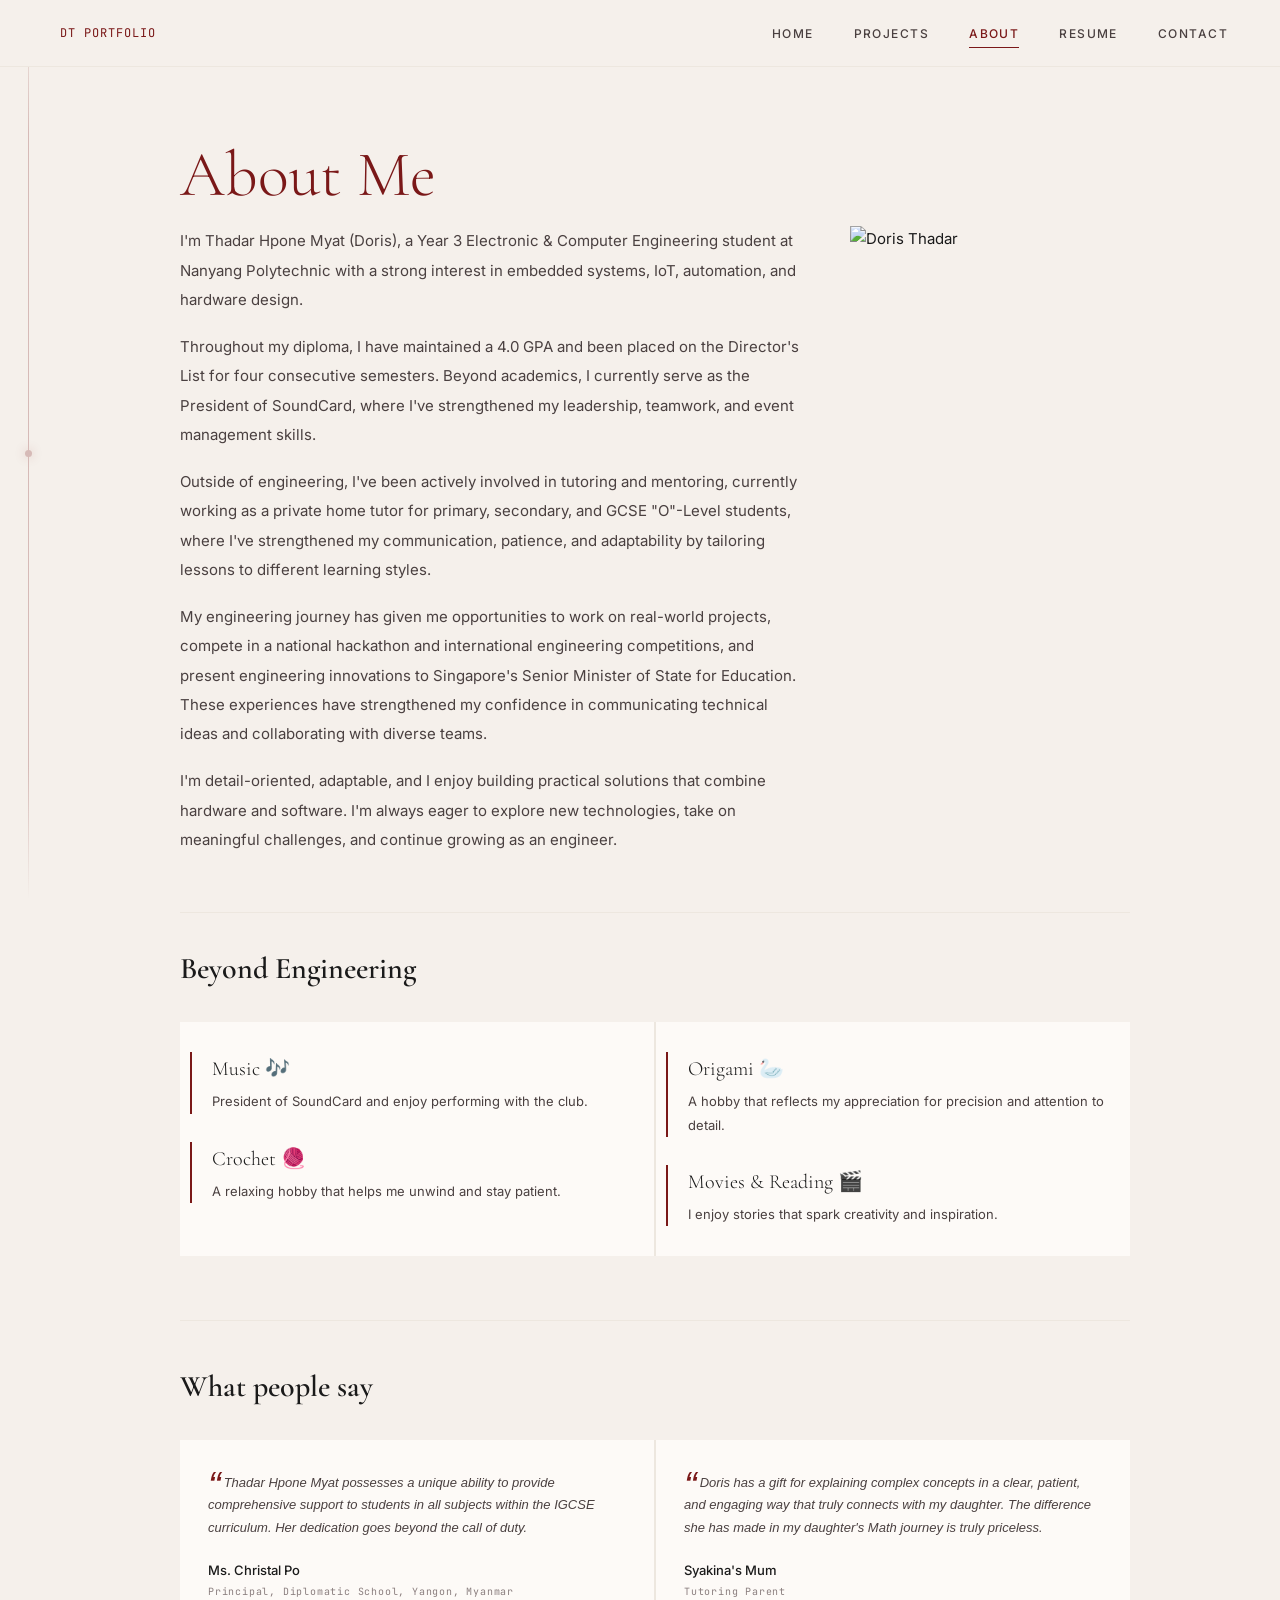
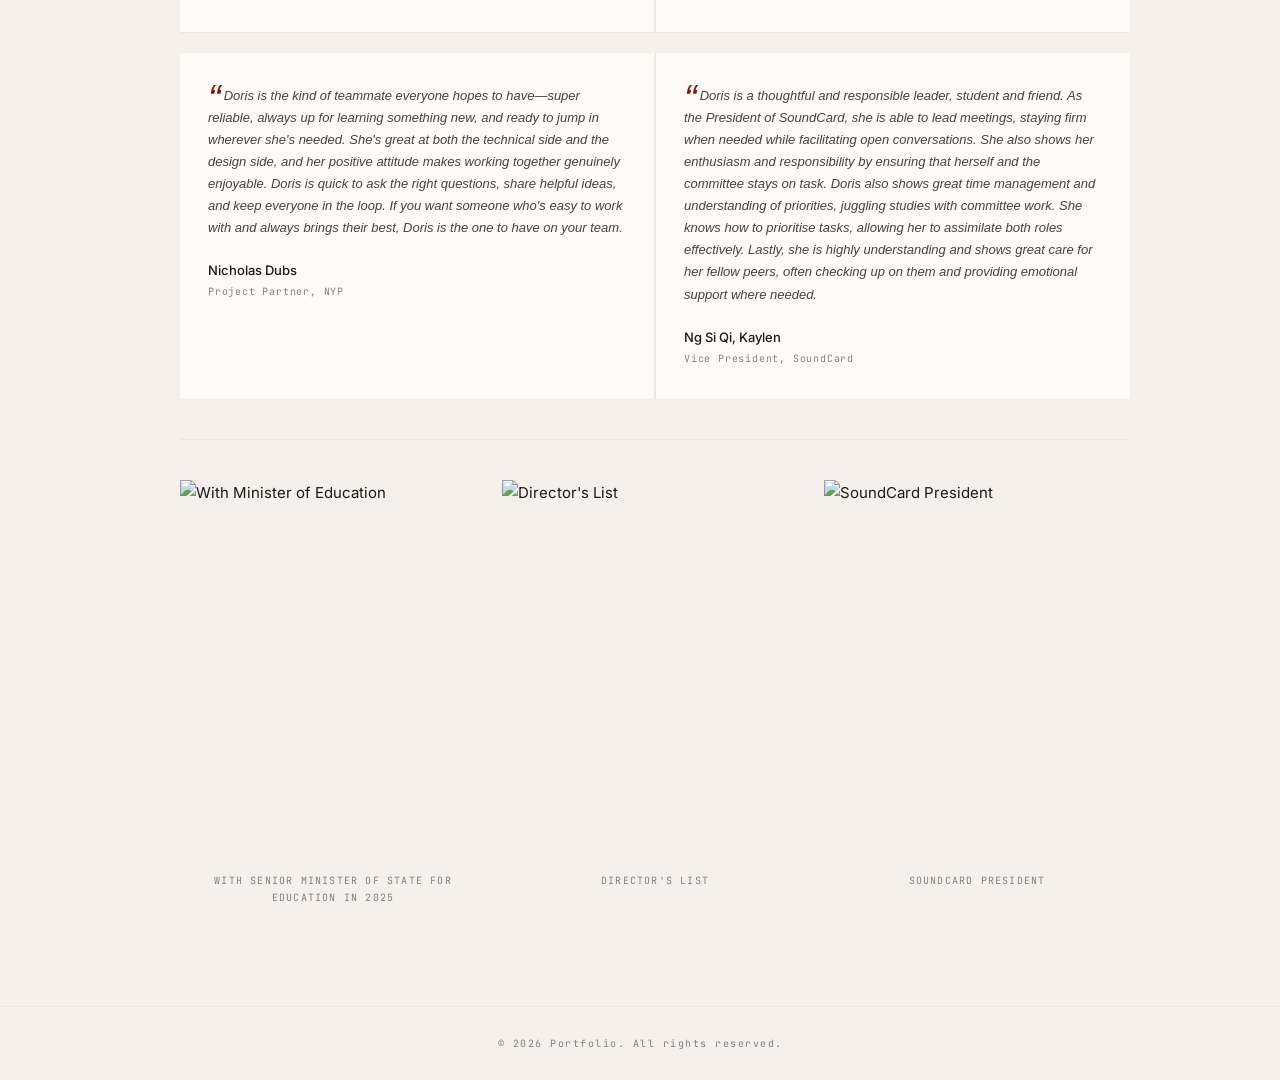
==== about.html @ 48df893a "Add project pages for Smart Home Guardian System, PCB Design Project, and Resume - Created homeguard" ====
<!DOCTYPE html>
<html lang="en">
<head>
  <meta charset="UTF-8" />
  <meta name="viewport" content="width=device-width, initial-scale=1.0" />
  <title>About - Doris Thadar</title>
  <link rel="preconnect" href="https://fonts.googleapis.com" />
  <link rel="preconnect" href="https://fonts.gstatic.com" crossorigin />
  <link href="https://fonts.googleapis.com/css2?family=Cormorant+Garamond:ital,wght@0,300;0,400;0,600;1,300;1,400&family=Inter:wght@300;400;500&family=JetBrains+Mono:wght@400;500&display=swap" rel="stylesheet" />
  <link rel="stylesheet" href="css/style.css" />
  <style>
    .about-intro {
      max-width: 700px;
      margin-bottom: 10px;
    }
    .about-intro p {
      font-size: 15px;
      color: var(--ink-soft);
      line-height: 1.95;
      margin-bottom: 18px;
    }

    .about-section { margin-bottom: 64px; }
    .about-section-title {
      font-size: 30px;
      margin-bottom: 28px;
    }
    .about-section-title h2 {font-weight: 500;}

    .hobby-grid {
      display: grid;
      grid-template-columns: repeat(2, 1fr);
      gap: 2px;
      background: var(--cream-dark);
    }
    .hobby-card { background: var(--white); padding: 30px 10px; }
    .hobby-card h3 { font-size: 21px; margin-bottom: 10px; font-weight: 300; }
    .hobby-card p { font-size: 13px; color: var(--ink-soft); line-height: 1.8; }

    .volunteer-list { display: flex; flex-direction: column; gap: 28px; }
    .volunteer-item { border-left: 2px solid var(--red); padding-left: 20px; }
    .volunteer-item h3 { font-size: 20px; margin-bottom: 4px; font-weight: 300;}
    .volunteer-item .org { font-family: var(--mono); font-size: 10px; letter-spacing: 0.1em; text-transform: uppercase; color: var(--red); margin-bottom: 10px; }
    .volunteer-item p { font-size: 13px; color: var(--ink-soft); line-height: 1.8; }

    .testimonials-grid {
      display: grid;
      grid-template-columns: repeat(2, 1fr);
      gap: 2px;
      background: var(--cream-dark);
    }
    .testimonial-card { background: var(--white); padding: 32px 28px; }
    .testimonial-quote {
      font-family: Arial, Helvetica, sans-serif;
      font-size: 13px;
      font-style: italic;
      color: var(--ink-soft);
      line-height: 1.7;
      margin-bottom: 20px;
    }
    .testimonial-quote::before {
      content: '\201C';
      font-size: 38px;
      color: var(--red);
      line-height: 0;
      vertical-align: -12px;
      margin-right: 3px;
    }
    .testimonial-author .name { font-size: 13px; font-weight: 500; color: var(--ink); }
    .testimonial-author .role { font-family: var(--mono); font-size: 10px; color: var(--ink-muted); margin-top: 2px; letter-spacing: 0.08em; }

    @media (max-width: 860px) {
      .hobby-grid, .testimonials-grid { grid-template-columns: 1fr; }
    }
  </style>
</head>
<body>

  <div class="circuit-spine"></div>

  <nav id="navbar">
    <a href="index.html" class="nav-logo">DT PORTFOLIO</a>
    <ul class="nav-links" id="navLinks">
      <li><a href="index.html">Home</a></li>
      <li><a href="projects.html">Projects</a></li>
      <li><a href="about.html" class="active">About</a></li>
      <li><a href="resume.html">Resume</a></li>
      <li><a href="contact.html">Contact</a></li>
    </ul>
    <button class="nav-toggle" id="navToggle" aria-label="Toggle menu">
      <span></span><span></span><span></span>
    </button>
  </nav>

  <main class="page">
    <!-- <p class="section-eyebrow">// About</p> -->
    <h1 class="page-title">About Me</h1>

    <div class="about-intro-row">
      <div class="about-intro">
        <p>I'm Thadar Hpone Myat (Doris), a Year 3 Electronic &amp; Computer Engineering student at Nanyang Polytechnic with a strong interest in embedded systems, IoT, automation, and hardware design.</p>
        <p>Throughout my diploma, I have maintained a 4.0 GPA and been placed on the Director's List for four consecutive semesters. Beyond academics, I currently serve as the President of SoundCard, where I've strengthened my leadership, teamwork, and event management skills.</p>
        <p>Outside of engineering, I've been actively involved in tutoring and mentoring, currently working as a private home tutor for primary, secondary, and GCSE "O"-Level students, where I've strengthened my communication, patience, and adaptability by tailoring lessons to different learning styles.</p>
        <p>My engineering journey has given me opportunities to work on real-world projects, compete in a national hackathon and international engineering competitions, and present engineering innovations to Singapore's Senior Minister of State for Education. These experiences have strengthened my confidence in communicating technical ideas and collaborating with diverse teams.</p>
        <p>I'm detail-oriented, adaptable, and I enjoy building practical solutions that combine hardware and software. I'm always eager to explore new technologies, take on meaningful challenges, and continue growing as an engineer.</p>
      </div>
      <img src="images/Solo.png" alt="Doris Thadar" class="about-photo" />
    </div>

    <div class="divider" style="margin-bottom:30px;"></div>

    <!-- HOBBIES -->
    <div class="about-section">
      <h2 class="about-section-title" style="font-weight: 600;">Beyond Engineering</h2>  
      <div class="hobby-grid">
        <div class="hobby-card">
          <div class="volunteer-list">
            <div class="volunteer-item">
              <h3>Music 🎶</h3>
              <p>President of SoundCard and enjoy performing with the club.</p>
            </div>
            <div class="volunteer-item">
              <h3>Crochet 🧶</h3>
              <p>A relaxing hobby that helps me unwind and stay patient.</p>
            </div>
          </div>
        </div>
        <div class="hobby-card">
          <div class="volunteer-list">
            <div class="volunteer-item">
              <h3>Origami 🦢</h3>
              <p>A hobby that reflects my appreciation for precision and attention to detail.</p>
            </div>
            <div class="volunteer-item">
              <h3>Movies & Reading 🎬</h3>
              <p>I enjoy stories that spark creativity and inspiration.</p>
            </div>
          </div>
        </div>
        
      </div>
    </div>

    <!-- VOLUNTEERING -->
    <!-- <div class="about-section">
      <h2 class="about-section-title">Volunteering</h2>
      <p style="font-size:14px; color:var(--ink-soft); max-width:620px; margin-bottom:32px; line-height:1.8;">Volunteering has been a meaningful part of both my personal and professional growth.</p>
      <div class="volunteer-list">
        <div class="volunteer-item">
          <h3>Youth Mentor</h3>
          <div class="org">Ywama Baptist Church, Myanmar · Feb 2023 — Present</div>
          <p>As a previous Youth Mentor, I organised weekly sessions for younger students, combining creative activities like origami with values-based discussions to foster teamwork and spiritual growth.</p>
        </div>
        <div class="volunteer-item">
          <h3>kidsREAD Volunteer</h3>
          <div class="org">MacPherson Community Club · NYP CCA Mentoring Club</div>
          <p>I support primary school students in improving their English through guided reading, writing, and interactive literacy activities. These experiences have helped me grow as a communicator, nurturer, and problem-solver, all while giving back to the community.</p>
        </div>
      </div>
    </div> -->

    <div class="divider" style="margin-bottom:40px;"></div>

    <!-- TESTIMONIALS -->
    <div class="about-section" style="margin-bottom:0;">
      <h2 class="about-section-title" style="font-weight: 600;">What people say</h2>
      <div class="testimonials-grid">
        <div class="testimonial-card">
          <div class="testimonial-quote">Thadar Hpone Myat possesses a unique ability to provide comprehensive support to students in all subjects within the IGCSE curriculum. Her dedication goes beyond the call of duty.</div>
          <div class="testimonial-author">
            <div class="name">Ms. Christal Po</div>
            <div class="role">Principal, Diplomatic School, Yangon, Myanmar</div>
          </div>
        </div>
        <div class="testimonial-card">
          <div class="testimonial-quote">Doris has a gift for explaining complex concepts in a clear, patient, and engaging way that truly connects with my daughter. The difference she has made in my daughter's Math journey is truly priceless.</div>
          <div class="testimonial-author">
            <div class="name">Syakina's Mum</div>
            <div class="role">Tutoring Parent</div>
          </div>
        </div>
      </div>

      <div class="divider" style="margin-bottom:20px;"></div>

      <div class="testimonials-grid">
        <div class="testimonial-card">
          <div class="testimonial-quote">Doris is the kind of teammate everyone hopes to have—super reliable, always up for learning something new, and ready to jump in wherever she's needed. She's great at both the technical side and the design side, and her positive attitude makes working together genuinely enjoyable. Doris is quick to ask the right questions, share helpful ideas, and keep everyone in the loop. If you want someone who's easy to work with and always brings their best, Doris is the one to have on your team.</div>
          <div class="testimonial-author">
            <div class="name">Nicholas Dubs</div>
            <div class="role">Project Partner, NYP</div>
          </div>
        </div>
        <div class="testimonial-card">
          <div class="testimonial-quote">Doris is a thoughtful and responsible leader, student and friend. As the President of SoundCard, she is able to lead meetings, staying firm when needed while facilitating open conversations. She also shows her enthusiasm and responsibility by ensuring that herself and the committee stays on task. Doris also shows great time management and understanding of priorities, juggling studies with committee work. She knows how to prioritise tasks, allowing her to assimilate both roles effectively. Lastly, she is highly understanding and shows great care for her fellow peers, often checking up on them and  providing emotional support where needed.</div>
          <div class="testimonial-author">
            <div class="name">Ng Si Qi, Kaylen</div>
            <div class="role">Vice President, SoundCard</div>
          </div>
        </div>
      </div>

      <div class="divider" style="margin-top:40px; margin-bottom:40px;"></div>

      <div class="memories-row">
        <div class="memory-item">
          <img src="images/Minister.jpg" alt="With Minister of Education" class="memory-photo" />
          <p class="memory-caption">With Senior Minister of State for Education in 2025</p>
        </div>
        <div class="memory-item">
          <img src="images/Director.jpg" alt="Director's List" class="memory-photo" />
          <p class="memory-caption">Director's List</p>
        </div>
        <div class="memory-item">
          <img src="images/President.jpg" alt="SoundCard President" class="memory-photo" />
          <p class="memory-caption">SoundCard President</p>
        </div>
      </div>

    </div>
  </main>

    </div>
  </main>

  <footer>
    <span>© 2026 Portfolio. All rights reserved.</span>
  </footer>

  <script>
    const navbar = document.getElementById('navbar');
    window.addEventListener('scroll', () => navbar.classList.toggle('scrolled', window.scrollY > 40));
    const navToggle = document.getElementById('navToggle');
    const navLinks = document.getElementById('navLinks');
    navToggle.addEventListener('click', () => navLinks.classList.toggle('open'));
  </script>

</body>
</html>
---- css/style.css ----
/* ============================================
   DORIS THADAR — PORTFOLIO STYLESHEET
   ============================================ */

:root {
  --red:        #7A1818;
  --red-light:  #A82020;
  --red-muted:  #C0392B22;
  --cream:      #F5F0EB;
  --cream-dark: #EDE7DF;
  --ink:        #1A1A1A;
  --ink-soft:   #4A4040;
  --ink-muted:  #8A7E7E;
  --white:      #FDFAF7;
  --blue: #2C5F8A;
  --blue-muted: #aabbc7;
  --mono:       'JetBrains Mono', monospace;
  --serif:      'Cormorant Garamond', serif;
  --sans:       'Inter', sans-serif;
}

*, *::before, *::after { box-sizing: border-box; margin: 0; padding: 0; }

html { scroll-behavior: smooth; }

body {
  background: var(--cream);
  color: var(--ink);
  font-family: var(--sans);
  font-size: 15px;
  line-height: 1.7;
  overflow-x: hidden;
}

a { color: inherit; }

/* ── CIRCUIT SPINE (signature element, every page) ── */
.circuit-spine {
  position: fixed;
  left: 28px;
  top: 0;
  bottom: 0;
  width: 1px;
  background: linear-gradient(to bottom, transparent 0%, var(--red) 15%, var(--red) 85%, transparent 100%);
  opacity: 0.25;
  z-index: 10;
  pointer-events: none;
}
.circuit-spine::before {
  content: '';
  position: absolute;
  left: -3px;
  top: 50%;
  width: 7px;
  height: 7px;
  border-radius: 50%;
  background: var(--red);
  box-shadow: 0 0 12px var(--red);
  animation: pulse 3s ease-in-out infinite;
}
@keyframes pulse {
  0%, 100% { opacity: 0.3; transform: translateY(0); }
  50% { opacity: 1; transform: translateY(20px); }
}

/* ── NAV ── */
nav {
  position: fixed;
  top: 0; left: 0; right: 0;
  z-index: 100;
  display: flex;
  align-items: center;
  justify-content: space-between;
  padding: 20px 52px 20px 60px;
  background: var(--cream);
  border-bottom: 1px solid var(--cream-dark);
  transition: box-shadow 0.3s;
}
nav.scrolled { box-shadow: 0 2px 20px rgba(122,24,24,0.08); }

.nav-logo {
  font-family: var(--mono);
  font-size: 12px;
  color: var(--red);
  letter-spacing: 0.08em;
  text-decoration: none;
}

.nav-links {
  display: flex;
  gap: 40px;
  list-style: none;
}
.nav-links a {
  font-family: var(--sans);
  font-size: 12px;
  font-weight: 500;
  letter-spacing: 0.12em;
  text-transform: uppercase;
  color: var(--ink-soft);
  text-decoration: none;
  position: relative;
  padding: 4px 0;
  transition: color 0.2s;
}
.nav-links a::after {
  content: '';
  position: absolute;
  bottom: -3px; left: 0;
  width: 0; height: 1px;
  background: var(--red);
  transition: width 0.3s;
}
.nav-links a:hover, .nav-links a.active { color: var(--red); }
.nav-links a:hover::after, .nav-links a.active::after { width: 100%; }

.nav-toggle {
  display: none;
  background: none;
  border: none;
  cursor: pointer;
  flex-direction: column;
  gap: 5px;
  padding: 4px;
}
.nav-toggle span {
  width: 22px; height: 1.5px;
  background: var(--ink);
}

/* ── SECTIONS BASE ── */
section, main.page {
  padding: 140px 60px 100px 90px;
  max-width: 1100px;
  margin: 0 auto;
}

.section-eyebrow {
  font-family: var(--mono);
  font-size: 11px;
  color: var(--red);
  letter-spacing: 0.2em;
  text-transform: uppercase;
  margin-bottom: 20px;
}

h1, h2, h3 { font-family: var(--serif); font-weight: 300; }

.page-title {
  font-size: clamp(40px, 6vw, 64px);
  color: var(--red);
  line-height: 1.1;
  margin-bottom: 16px;
}

.page-sub {
  font-size: 14px;
  color: var(--ink-muted);
  max-width: 520px;
  margin-bottom: 56px;
}

/* ── BUTTONS ── */
.btn-primary {
  font-family: var(--mono);
  font-size: 11px;
  letter-spacing: 0.12em;
  text-transform: uppercase;
  color: var(--white);
  background: var(--red);
  border: none;
  padding: 14px 32px;
  cursor: pointer;
  text-decoration: none;
  transition: background 0.2s, transform 0.2s;
  display: inline-block;
}
.btn-primary:hover { background: var(--red-light); transform: translateY(-1px); }

.btn-ghost {
  font-family: var(--mono);
  font-size: 11px;
  letter-spacing: 0.12em;
  text-transform: uppercase;
  color: var(--red);
  background: transparent;
  border: 1px solid var(--red);
  padding: 14px 32px;
  cursor: pointer;
  text-decoration: none;
  transition: all 0.2s;
  display: inline-block;
}
.btn-ghost:hover { background: var(--red-muted); transform: translateY(-1px); }

/* ── DIVIDER ── */
.divider {
  width: 100%;
  height: 1px;
  background: var(--cream-dark);
  max-width: 1100px;
  margin: 0 auto;
}

/* ── FOOTER ── */
footer {
  border-top: 1px solid var(--cream-dark);
  padding: 28px 90px;
  display: flex;
  justify-content: center; /*space-between;*/
  align-items: center;
  font-family: var(--mono);
  font-size: 10px;
  color: var(--ink-muted);
  letter-spacing: 0.15em;
  flex-wrap: wrap;
  gap: 10px;
}

/* ── RESPONSIVE NAV ── */
@media (max-width: 860px) {
  .nav-links {
    position: fixed;
    top: 64px; left: 0; right: 0;
    background: var(--cream);
    flex-direction: column;
    gap: 0;
    border-bottom: 1px solid var(--cream-dark);
    max-height: 0;
    overflow: hidden;
    transition: max-height 0.3s ease;
  }
  .nav-links.open { max-height: 400px; }
  .nav-links li { width: 100%; }
  .nav-links a {
    display: block;
    padding: 16px 28px;
    border-top: 1px solid var(--cream-dark);
  }
  .nav-toggle { display: flex; }
}

@media (max-width: 768px) {
  nav { padding: 18px 24px; }
  section, main.page { padding: 110px 24px 80px 48px; }
  .circuit-spine { left: 14px; }
  footer { flex-direction: column; padding: 24px; text-align: center; }
}

@media (prefers-reduced-motion: reduce) {
  .circuit-spine::before { animation: none; }
  * { transition: none !important; }
}

/* added */
.about-intro-row {
  display: flex;
  gap: 48px;
  align-items: flex-start;
  margin-bottom: 30px;
  /* margin-bottom: 64px; */
}
.about-intro {
  max-width: 500px;
  margin-bottom: 0;
}
.about-photo {
  flex-shrink: 0;
  width: 280px;
  height: 340px;
  object-fit: cover;
  object-position: top;
}
@media (max-width: 860px) {
  .about-photo { width: 100%; height: 240px; }
}

.memories-row {
  display: grid;
  grid-template-columns: repeat(3, 1fr);
  gap: 16px;
  margin-top: 8px;
}
.memory-item {
  display: flex;
  flex-direction: column;
  gap: 10px;
}
.memory-photo {
  width: 100%;
  aspect-ratio: 4/5;
  object-fit: cover;
  object-position: top;
}
.memory-caption {
  font-family: var(--mono);
  font-size: 10px;
  letter-spacing: 0.12em;
  text-transform: uppercase;
  color: var(--ink-muted);
  text-align: center;
}
@media (max-width: 860px) {
  .memories-row { grid-template-columns: 1fr; }
}
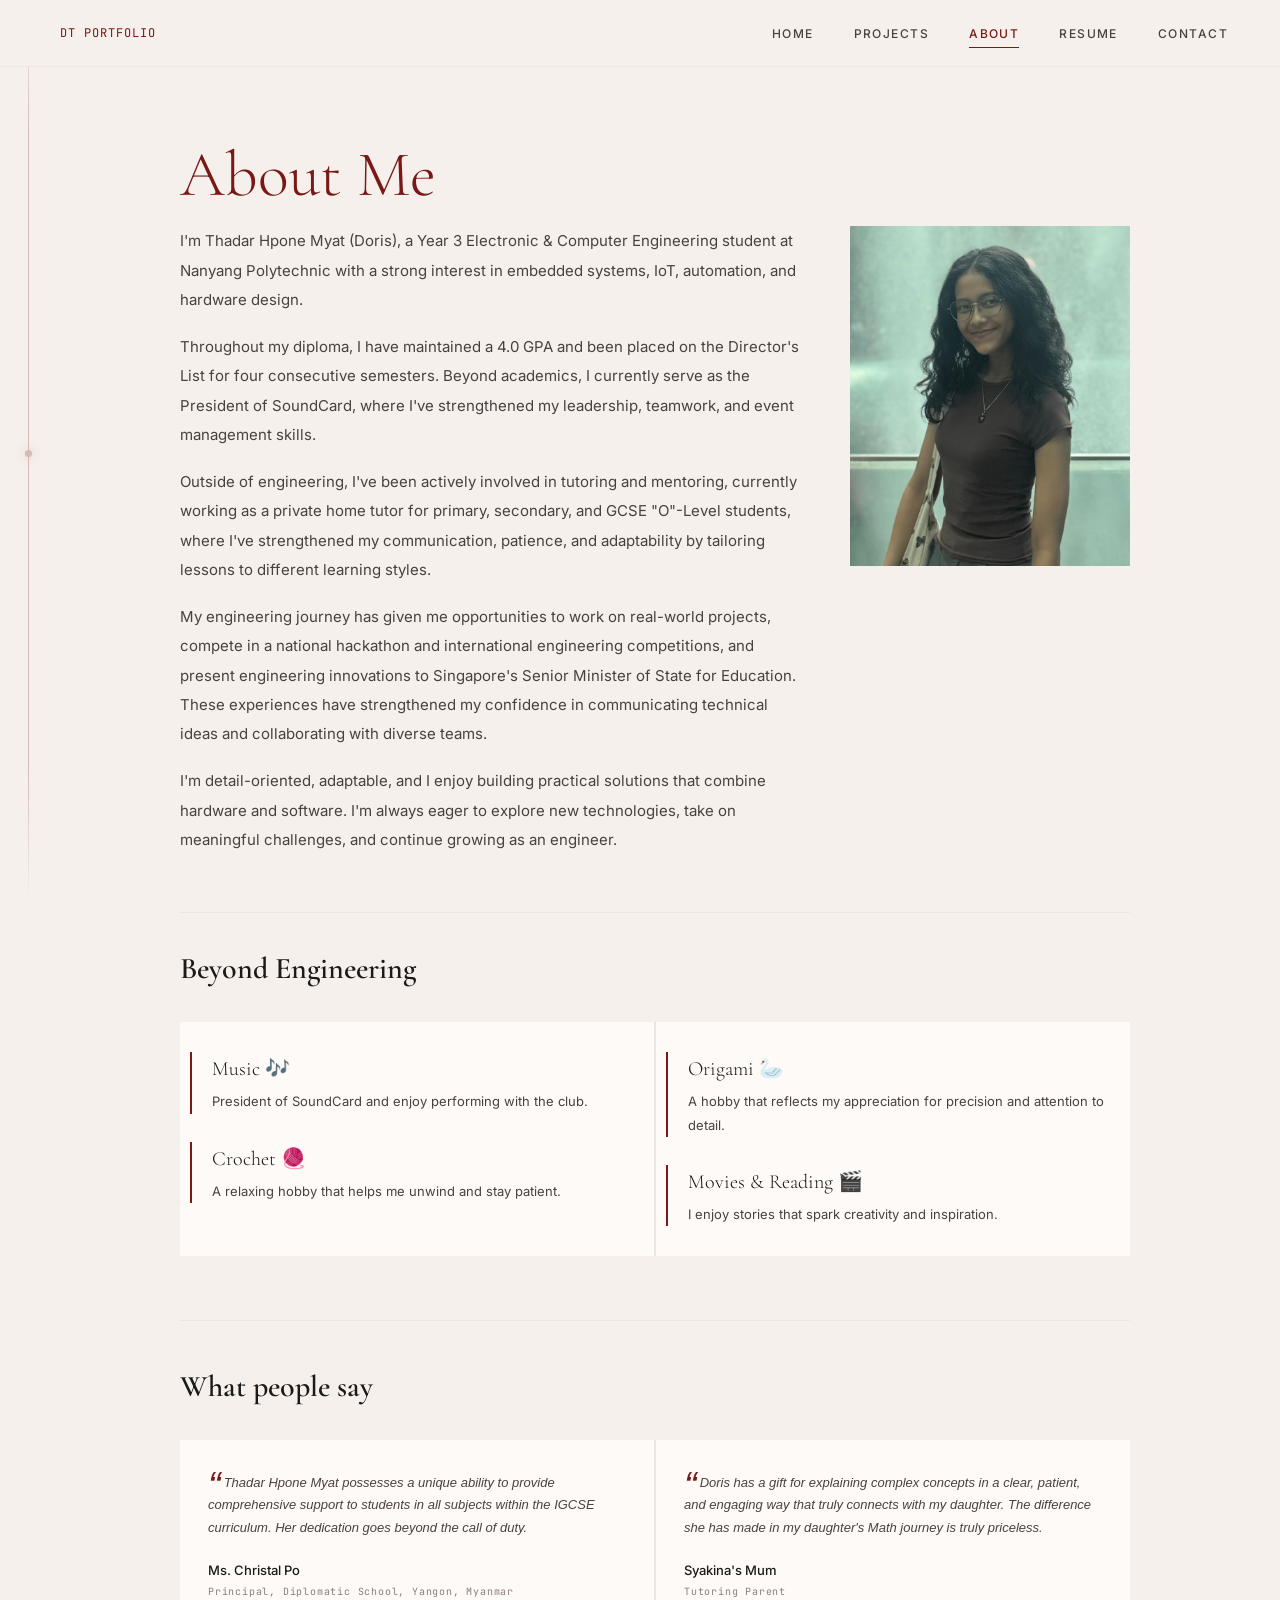
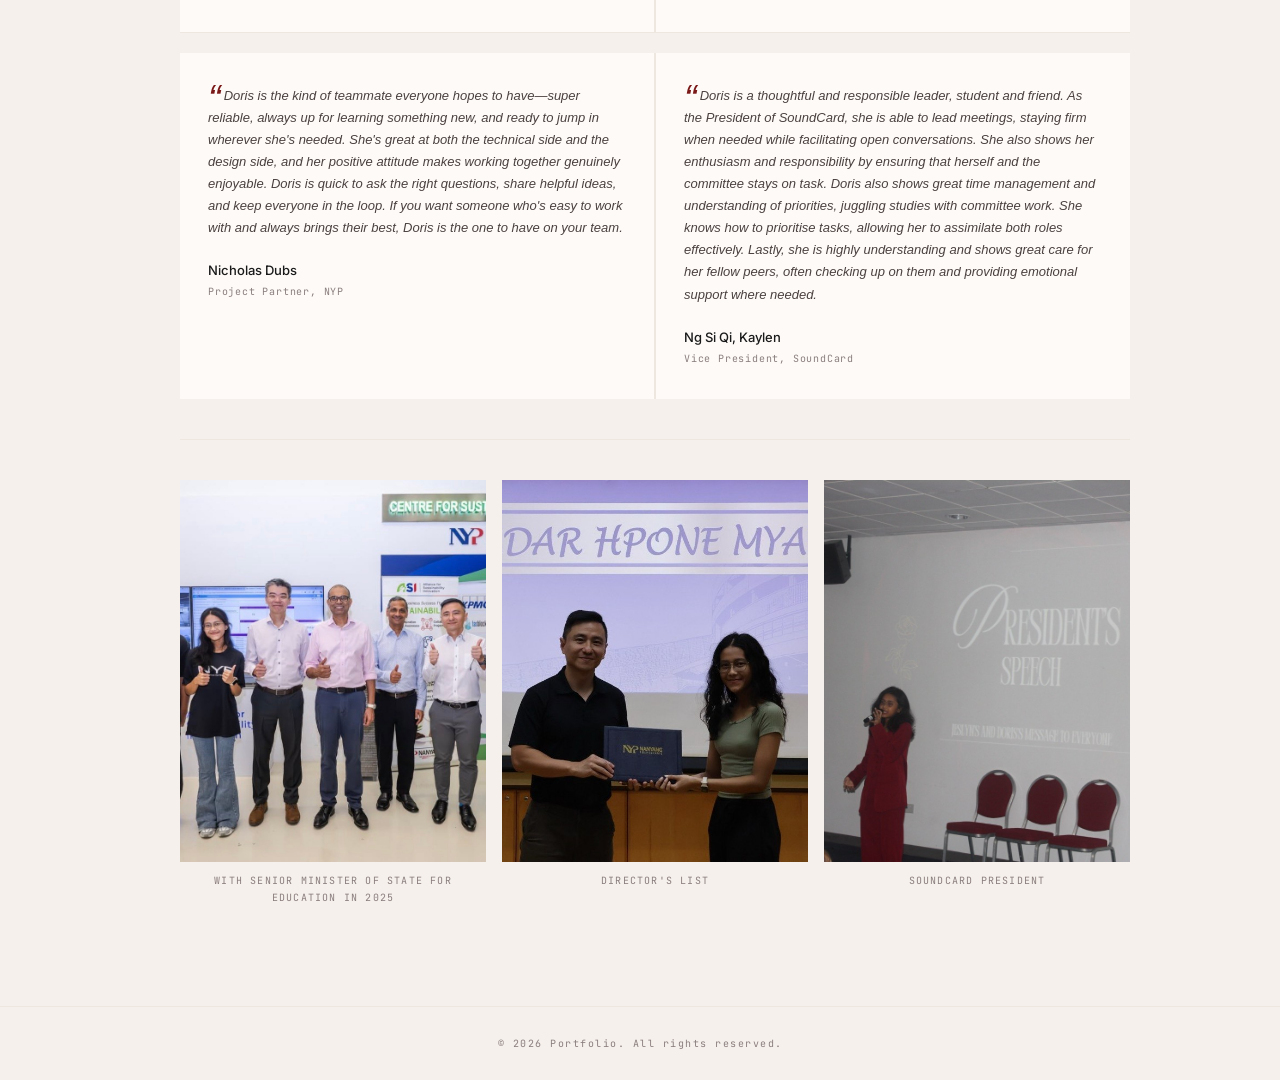
==== commit 0b7e6b85: "edited folder name" ====
--- a/about.html
+++ b/about.html
@@ -104,7 +104,7 @@
         <p>My engineering journey has given me opportunities to work on real-world projects, compete in a national hackathon and international engineering competitions, and present engineering innovations to Singapore's Senior Minister of State for Education. These experiences have strengthened my confidence in communicating technical ideas and collaborating with diverse teams.</p>
         <p>I'm detail-oriented, adaptable, and I enjoy building practical solutions that combine hardware and software. I'm always eager to explore new technologies, take on meaningful challenges, and continue growing as an engineer.</p>
       </div>
-      <img src="images/Solo.png" alt="Doris Thadar" class="about-photo" />
+      <img src="Images/Solo.png" alt="Doris Thadar" class="about-photo" />
     </div>
 
     <div class="divider" style="margin-bottom:30px;"></div>
@@ -204,15 +204,15 @@
 
       <div class="memories-row">
         <div class="memory-item">
-          <img src="images/Minister.jpg" alt="With Minister of Education" class="memory-photo" />
+          <img src="Images/Minister.jpg" alt="With Minister of Education" class="memory-photo" />
           <p class="memory-caption">With Senior Minister of State for Education in 2025</p>
         </div>
         <div class="memory-item">
-          <img src="images/Director.jpg" alt="Director's List" class="memory-photo" />
+          <img src="Images/Director.jpg" alt="Director's List" class="memory-photo" />
           <p class="memory-caption">Director's List</p>
         </div>
         <div class="memory-item">
-          <img src="images/President.jpg" alt="SoundCard President" class="memory-photo" />
+          <img src="Images/President.jpg" alt="SoundCard President" class="memory-photo" />
           <p class="memory-caption">SoundCard President</p>
         </div>
       </div>
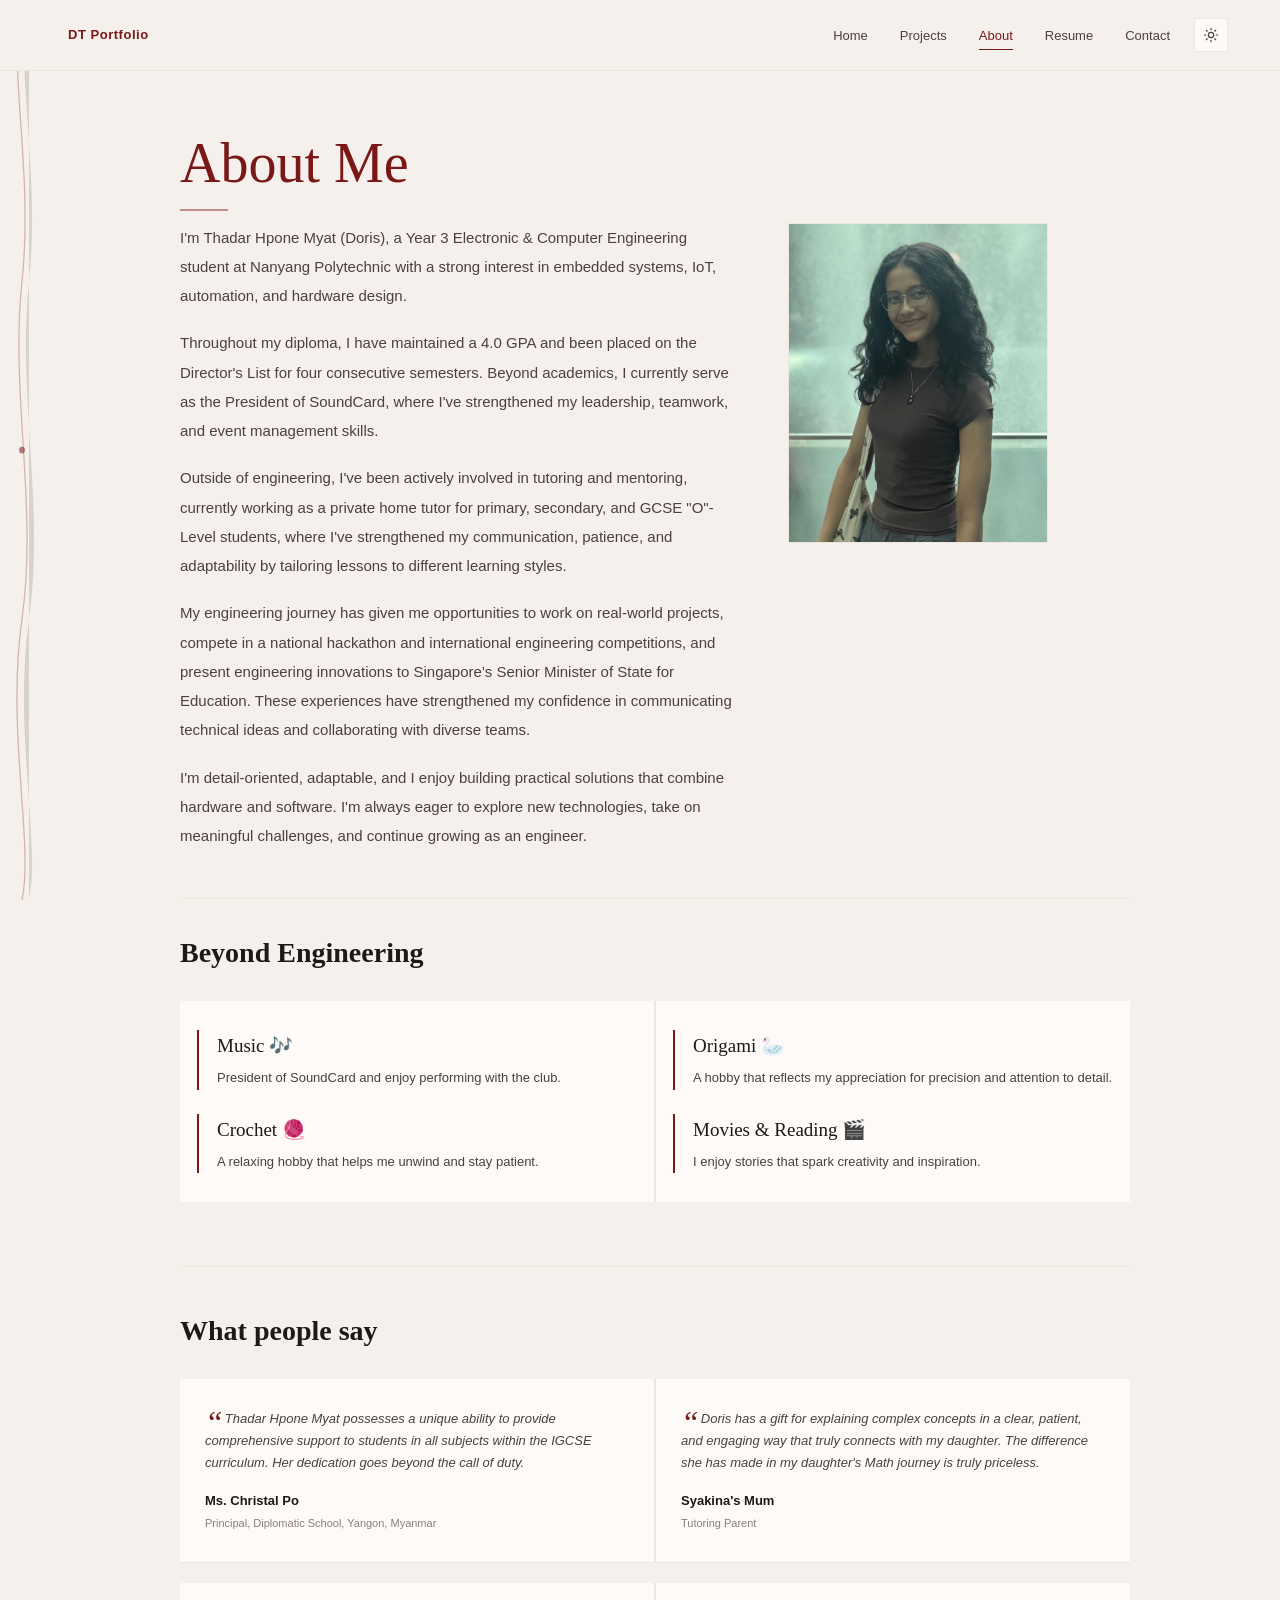
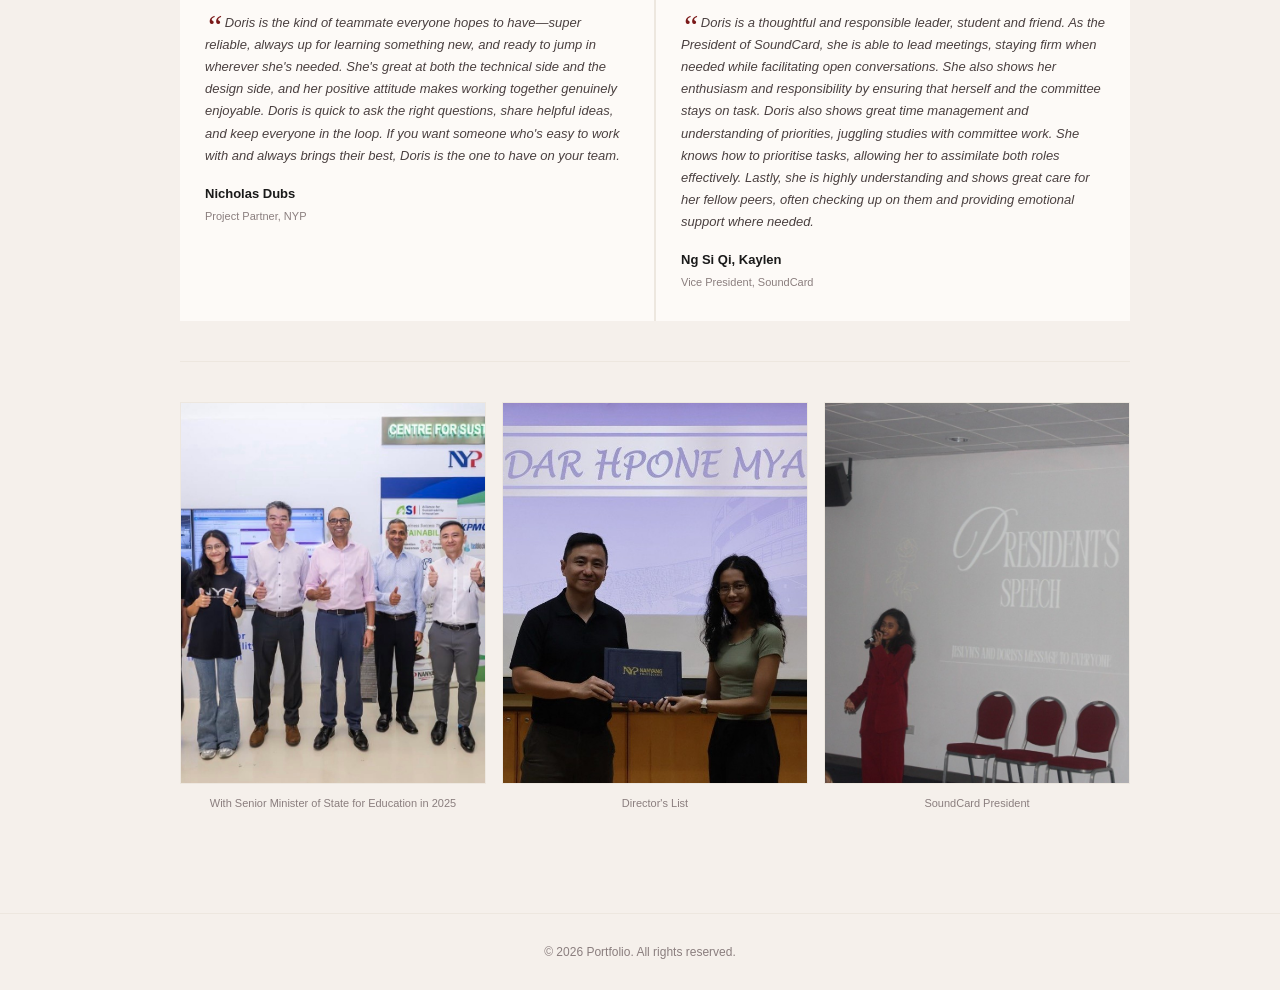
==== commit 1700fdda: "Implement theme toggle functionality and restyle portfolio layout - Added a theme toggle feature tha" ====
--- a/about.html
+++ b/about.html
@@ -2,84 +2,30 @@
 <html lang="en">
 <head>
   <meta charset="UTF-8" />
+    <script>
+    (function () {
+      var t = localStorage.getItem('theme');
+      if (!t) t = matchMedia('(prefers-color-scheme: dark)').matches ? 'dark' : 'light';
+      document.documentElement.setAttribute('data-theme', t);
+    })();
+  </script>
   <meta name="viewport" content="width=device-width, initial-scale=1.0" />
   <title>About - Doris Thadar</title>
-  <link rel="preconnect" href="https://fonts.googleapis.com" />
-  <link rel="preconnect" href="https://fonts.gstatic.com" crossorigin />
-  <link href="https://fonts.googleapis.com/css2?family=Cormorant+Garamond:ital,wght@0,300;0,400;0,600;1,300;1,400&family=Inter:wght@300;400;500&family=JetBrains+Mono:wght@400;500&display=swap" rel="stylesheet" />
   <link rel="stylesheet" href="css/style.css" />
-  <style>
-    .about-intro {
-      max-width: 700px;
-      margin-bottom: 10px;
-    }
-    .about-intro p {
-      font-size: 15px;
-      color: var(--ink-soft);
-      line-height: 1.95;
-      margin-bottom: 18px;
-    }
-
-    .about-section { margin-bottom: 64px; }
-    .about-section-title {
-      font-size: 30px;
-      margin-bottom: 28px;
-    }
-    .about-section-title h2 {font-weight: 500;}
-
-    .hobby-grid {
-      display: grid;
-      grid-template-columns: repeat(2, 1fr);
-      gap: 2px;
-      background: var(--cream-dark);
-    }
-    .hobby-card { background: var(--white); padding: 30px 10px; }
-    .hobby-card h3 { font-size: 21px; margin-bottom: 10px; font-weight: 300; }
-    .hobby-card p { font-size: 13px; color: var(--ink-soft); line-height: 1.8; }
-
-    .volunteer-list { display: flex; flex-direction: column; gap: 28px; }
-    .volunteer-item { border-left: 2px solid var(--red); padding-left: 20px; }
-    .volunteer-item h3 { font-size: 20px; margin-bottom: 4px; font-weight: 300;}
-    .volunteer-item .org { font-family: var(--mono); font-size: 10px; letter-spacing: 0.1em; text-transform: uppercase; color: var(--red); margin-bottom: 10px; }
-    .volunteer-item p { font-size: 13px; color: var(--ink-soft); line-height: 1.8; }
-
-    .testimonials-grid {
-      display: grid;
-      grid-template-columns: repeat(2, 1fr);
-      gap: 2px;
-      background: var(--cream-dark);
-    }
-    .testimonial-card { background: var(--white); padding: 32px 28px; }
-    .testimonial-quote {
-      font-family: Arial, Helvetica, sans-serif;
-      font-size: 13px;
-      font-style: italic;
-      color: var(--ink-soft);
-      line-height: 1.7;
-      margin-bottom: 20px;
-    }
-    .testimonial-quote::before {
-      content: '\201C';
-      font-size: 38px;
-      color: var(--red);
-      line-height: 0;
-      vertical-align: -12px;
-      margin-right: 3px;
-    }
-    .testimonial-author .name { font-size: 13px; font-weight: 500; color: var(--ink); }
-    .testimonial-author .role { font-family: var(--mono); font-size: 10px; color: var(--ink-muted); margin-top: 2px; letter-spacing: 0.08em; }
-
-    @media (max-width: 860px) {
-      .hobby-grid, .testimonials-grid { grid-template-columns: 1fr; }
-    }
-  </style>
+  <script src="js/site.js" defer></script>
 </head>
 <body>
 
-  <div class="circuit-spine"></div>
+  <aside class="waveform-spine" aria-hidden="true">
+    <svg class="waveform-spine__svg" viewBox="0 0 48 800" preserveAspectRatio="none">
+      <path class="waveform-spine__trace--ghost" d="M26,0 C10,50 38,150 26,250 C14,350 42,450 26,550 C10,650 38,750 26,800" />
+      <path class="waveform-spine__trace" d="M22,0 C6,50 34,150 22,250 C10,350 38,450 22,550 C6,650 34,750 22,800" />
+      <circle class="waveform-spine__dot" cx="22" cy="400" r="3" />
+    </svg>
+  </aside>
 
   <nav id="navbar">
-    <a href="index.html" class="nav-logo">DT PORTFOLIO</a>
+    <a href="index.html" class="nav-logo">DT Portfolio</a>
     <ul class="nav-links" id="navLinks">
       <li><a href="index.html">Home</a></li>
       <li><a href="projects.html">Projects</a></li>
@@ -87,12 +33,23 @@
       <li><a href="resume.html">Resume</a></li>
       <li><a href="contact.html">Contact</a></li>
     </ul>
-    <button class="nav-toggle" id="navToggle" aria-label="Toggle menu">
-      <span></span><span></span><span></span>
-    </button>
+    <div class="nav-actions">
+      <button class="theme-toggle" id="themeToggle" type="button" aria-label="Toggle dark mode">
+        <svg class="theme-toggle__sun" viewBox="0 0 24 24" aria-hidden="true">
+          <circle cx="12" cy="12" r="4" />
+          <path d="M12 2v2M12 20v2M4.93 4.93l1.41 1.41M17.66 17.66l1.41 1.41M2 12h2M20 12h2M4.93 19.07l1.41-1.41M17.66 6.34l1.41-1.41" />
+        </svg>
+        <svg class="theme-toggle__moon" viewBox="0 0 24 24" aria-hidden="true">
+          <path d="M21 12.79A9 9 0 1 1 11.21 3 7 7 0 0 0 21 12.79z" />
+        </svg>
+      </button>
+      <button class="nav-toggle" id="navToggle" aria-label="Toggle menu">
+        <span></span><span></span><span></span>
+      </button>
+    </div>
   </nav>
 
-  <main class="page">
+  <main class="page reveal">
     <!-- <p class="section-eyebrow">// About</p> -->
     <h1 class="page-title">About Me</h1>
 
@@ -220,20 +177,8 @@
     </div>
   </main>
 
-    </div>
-  </main>
-
   <footer>
     <span>© 2026 Portfolio. All rights reserved.</span>
   </footer>
-
-  <script>
-    const navbar = document.getElementById('navbar');
-    window.addEventListener('scroll', () => navbar.classList.toggle('scrolled', window.scrollY > 40));
-    const navToggle = document.getElementById('navToggle');
-    const navLinks = document.getElementById('navLinks');
-    navToggle.addEventListener('click', () => navLinks.classList.toggle('open'));
-  </script>
-
 </body>
 </html>
--- a/css/style.css
+++ b/css/style.css
@@ -5,18 +5,34 @@
 :root {
   --red:        #7A1818;
   --red-light:  #A82020;
-  --red-muted:  #C0392B22;
+  --red-muted:  rgba(122, 24, 24, 0.12);
   --cream:      #F5F0EB;
   --cream-dark: #EDE7DF;
   --ink:        #1A1A1A;
   --ink-soft:   #4A4040;
   --ink-muted:  #8A7E7E;
   --white:      #FDFAF7;
-  --blue: #2C5F8A;
-  --blue-muted: #aabbc7;
-  --mono:       'JetBrains Mono', monospace;
-  --serif:      'Cormorant Garamond', serif;
-  --sans:       'Inter', sans-serif;
+  --sans:       Arial, Helvetica, sans-serif;
+  --serif:      "Times New Roman", Times, Georgia, serif;
+  --mono:       var(--sans);
+  --nav-shadow: rgba(122, 24, 24, 0.08);
+  --card-shadow: rgba(122, 24, 24, 0.1);
+  --resume-left-bg: #F0EAE2;
+}
+
+[data-theme="dark"] {
+  --red:        #C44A4A;
+  --red-light:  #D66A6A;
+  --red-muted:  rgba(196, 74, 74, 0.15);
+  --cream:      #1C1816;
+  --cream-dark: #2A2420;
+  --ink:        #EDE7DF;
+  --ink-soft:   #B8AEA8;
+  --ink-muted:  #7A706A;
+  --white:      #252019;
+  --nav-shadow: rgba(0, 0, 0, 0.35);
+  --card-shadow: rgba(0, 0, 0, 0.4);
+  --resume-left-bg: #201C18;
 }
 
 *, *::before, *::after { box-sizing: border-box; margin: 0; padding: 0; }
@@ -30,37 +46,53 @@
   font-size: 15px;
   line-height: 1.7;
   overflow-x: hidden;
+  transition: background 0.25s ease, color 0.25s ease;
 }
 
 a { color: inherit; }
 
-/* ── CIRCUIT SPINE (signature element, every page) ── */
-.circuit-spine {
+img { max-width: 100%; }
+
+/* ── WAVEFORM SPINE ── */
+.waveform-spine {
   position: fixed;
-  left: 28px;
+  left: 0;
   top: 0;
   bottom: 0;
-  width: 1px;
-  background: linear-gradient(to bottom, transparent 0%, var(--red) 15%, var(--red) 85%, transparent 100%);
-  opacity: 0.25;
+  width: 48px;
   z-index: 10;
   pointer-events: none;
-}
-.circuit-spine::before {
-  content: '';
-  position: absolute;
-  left: -3px;
-  top: 50%;
-  width: 7px;
-  height: 7px;
-  border-radius: 50%;
-  background: var(--red);
-  box-shadow: 0 0 12px var(--red);
-  animation: pulse 3s ease-in-out infinite;
-}
-@keyframes pulse {
-  0%, 100% { opacity: 0.3; transform: translateY(0); }
-  50% { opacity: 1; transform: translateY(20px); }
+  color: var(--red);
+}
+
+.waveform-spine__svg {
+  width: 100%;
+  height: 100%;
+  display: block;
+}
+
+.waveform-spine__trace {
+  fill: none;
+  stroke: currentColor;
+  stroke-width: 1.25;
+  opacity: 0.28;
+  vector-effect: non-scaling-stroke;
+}
+
+.waveform-spine__trace--ghost {
+  opacity: 0.12;
+  transform: translateX(3px);
+}
+
+.waveform-spine__dot {
+  fill: var(--red);
+  opacity: 0.55;
+  animation: waveform-scan 5s ease-in-out infinite;
+}
+
+@keyframes waveform-scan {
+  0%, 100% { cy: 80; opacity: 0.25; }
+  50% { cy: 720; opacity: 0.7; }
 }
 
 /* ── NAV ── */
@@ -71,38 +103,48 @@
   display: flex;
   align-items: center;
   justify-content: space-between;
-  padding: 20px 52px 20px 60px;
+  padding: 18px 52px 18px 68px;
   background: var(--cream);
   border-bottom: 1px solid var(--cream-dark);
-  transition: box-shadow 0.3s;
-}
-nav.scrolled { box-shadow: 0 2px 20px rgba(122,24,24,0.08); }
+  transition: background 0.25s ease, box-shadow 0.3s, border-color 0.25s ease;
+}
+
+nav.scrolled { box-shadow: 0 2px 20px var(--nav-shadow); }
 
 .nav-logo {
-  font-family: var(--mono);
-  font-size: 12px;
-  color: var(--red);
-  letter-spacing: 0.08em;
-  text-decoration: none;
+  font-family: var(--sans);
+  font-size: 13px;
+  font-weight: 600;
+  color: var(--red);
+  letter-spacing: 0.04em;
+  text-decoration: none;
+}
+
+.nav-actions {
+  display: flex;
+  align-items: center;
+  gap: 12px;
 }
 
 .nav-links {
   display: flex;
-  gap: 40px;
+  gap: 32px;
   list-style: none;
-}
+  margin-left: auto;
+  margin-right: 24px;
+}
+
 .nav-links a {
   font-family: var(--sans);
-  font-size: 12px;
-  font-weight: 500;
-  letter-spacing: 0.12em;
-  text-transform: uppercase;
+  font-size: 13px;
+  font-weight: 400;
   color: var(--ink-soft);
   text-decoration: none;
   position: relative;
   padding: 4px 0;
   transition: color 0.2s;
 }
+
 .nav-links a::after {
   content: '';
   position: absolute;
@@ -111,8 +153,46 @@
   background: var(--red);
   transition: width 0.3s;
 }
-.nav-links a:hover, .nav-links a.active { color: var(--red); }
-.nav-links a:hover::after, .nav-links a.active::after { width: 100%; }
+
+.nav-links a:hover,
+.nav-links a.active { color: var(--red); }
+
+.nav-links a:hover::after,
+.nav-links a.active::after { width: 100%; }
+
+.theme-toggle {
+  display: flex;
+  align-items: center;
+  justify-content: center;
+  width: 34px;
+  height: 34px;
+  padding: 0;
+  border: 1px solid var(--cream-dark);
+  background: var(--white);
+  color: var(--ink-soft);
+  cursor: pointer;
+  transition: border-color 0.2s, color 0.2s;
+}
+
+.theme-toggle:hover {
+  border-color: var(--red);
+  color: var(--red);
+}
+
+.theme-toggle svg {
+  width: 16px;
+  height: 16px;
+  fill: none;
+  stroke: currentColor;
+  stroke-width: 1.75;
+  stroke-linecap: round;
+  stroke-linejoin: round;
+}
+
+.theme-toggle__moon { display: none; }
+
+[data-theme="dark"] .theme-toggle__sun { display: none; }
+[data-theme="dark"] .theme-toggle__moon { display: block; }
 
 .nav-toggle {
   display: none;
@@ -123,75 +203,102 @@
   gap: 5px;
   padding: 4px;
 }
+
 .nav-toggle span {
   width: 22px; height: 1.5px;
   background: var(--ink);
+  transition: background 0.25s ease;
 }
 
 /* ── SECTIONS BASE ── */
 section, main.page {
-  padding: 140px 60px 100px 90px;
+  padding: 132px 60px 100px 90px;
   max-width: 1100px;
   margin: 0 auto;
 }
 
 .section-eyebrow {
-  font-family: var(--mono);
-  font-size: 11px;
-  color: var(--red);
-  letter-spacing: 0.2em;
-  text-transform: uppercase;
-  margin-bottom: 20px;
-}
-
-h1, h2, h3 { font-family: var(--serif); font-weight: 300; }
+  font-family: var(--sans);
+  font-size: 12px;
+  color: var(--red);
+  letter-spacing: 0.06em;
+  margin-bottom: 16px;
+}
+
+h1, h2, h3 { font-family: var(--serif); font-weight: 400; }
 
 .page-title {
-  font-size: clamp(40px, 6vw, 64px);
-  color: var(--red);
-  line-height: 1.1;
-  margin-bottom: 16px;
+  font-size: clamp(36px, 5.5vw, 56px);
+  color: var(--red);
+  line-height: 1.12;
+  margin-bottom: 12px;
+}
+
+.page-title::after {
+  content: '';
+  display: block;
+  width: 48px;
+  height: 2px;
+  background: var(--red);
+  opacity: 0.45;
+  margin-top: 14px;
 }
 
 .page-sub {
   font-size: 14px;
   color: var(--ink-muted);
-  max-width: 520px;
-  margin-bottom: 56px;
+  max-width: 560px;
+  margin-bottom: 48px;
+  line-height: 1.85;
+}
+
+.reveal {
+  opacity: 0;
+  transform: translateY(16px);
+  transition: opacity 0.55s ease, transform 0.55s ease;
+}
+
+.reveal.is-visible {
+  opacity: 1;
+  transform: translateY(0);
 }
 
 /* ── BUTTONS ── */
 .btn-primary {
-  font-family: var(--mono);
-  font-size: 11px;
-  letter-spacing: 0.12em;
-  text-transform: uppercase;
+  font-family: var(--sans);
+  font-size: 13px;
   color: var(--white);
   background: var(--red);
   border: none;
-  padding: 14px 32px;
+  padding: 12px 28px;
   cursor: pointer;
   text-decoration: none;
   transition: background 0.2s, transform 0.2s;
   display: inline-block;
 }
-.btn-primary:hover { background: var(--red-light); transform: translateY(-1px); }
+
+.btn-primary:hover {
+  background: var(--red-light);
+  transform: translateY(-1px);
+}
 
 .btn-ghost {
-  font-family: var(--mono);
-  font-size: 11px;
-  letter-spacing: 0.12em;
-  text-transform: uppercase;
+  font-family: var(--sans);
+  font-size: 13px;
   color: var(--red);
   background: transparent;
   border: 1px solid var(--red);
-  padding: 14px 32px;
+  padding: 12px 28px;
   cursor: pointer;
   text-decoration: none;
-  transition: all 0.2s;
+  transition: background 0.2s, transform 0.2s;
   display: inline-block;
 }
-.btn-ghost:hover { background: var(--red-muted); transform: translateY(-1px); }
+
+.btn-ghost:hover {
+  background: var(--red-muted);
+  transform: translateY(-1px);
+}
 
 /* ── DIVIDER ── */
 .divider {
@@ -202,22 +309,529 @@
   margin: 0 auto;
 }
 
+.waveform-divider {
+  max-width: 1100px;
+  margin: 0 auto;
+  padding: 0 60px 0 90px;
+  height: 24px;
+  color: var(--red);
+  opacity: 0.35;
+}
+
+.waveform-divider svg {
+  width: 100%;
+  height: 100%;
+  display: block;
+}
+
 /* ── FOOTER ── */
 footer {
   border-top: 1px solid var(--cream-dark);
   padding: 28px 90px;
   display: flex;
-  justify-content: center; /*space-between;*/
+  justify-content: center;
   align-items: center;
-  font-family: var(--mono);
-  font-size: 10px;
+  font-family: var(--sans);
+  font-size: 12px;
   color: var(--ink-muted);
-  letter-spacing: 0.15em;
   flex-wrap: wrap;
   gap: 10px;
 }
 
-/* ── RESPONSIVE NAV ── */
+/* ── HOME ── */
+#hero {
+  min-height: 92vh;
+  display: flex;
+  flex-direction: column;
+  justify-content: center;
+  align-items: flex-start;
+  text-align: left;
+  padding-top: 120px;
+  padding-left: 90px;
+  padding-right: 60px;
+  position: relative;
+  max-width: 1100px;
+  margin: 0 auto;
+}
+
+.hero-tagline {
+  font-family: var(--sans);
+  font-size: 12px;
+  color: var(--red);
+  letter-spacing: 0.06em;
+  margin-bottom: 20px;
+}
+
+.hero-name {
+  font-family: var(--serif);
+  font-size: clamp(44px, 7vw, 80px);
+  font-weight: 400;
+  line-height: 1.05;
+  color: var(--ink);
+  margin-bottom: 10px;
+}
+
+.hero-name em {
+  font-style: italic;
+  color: var(--red);
+}
+
+.hero-title {
+  font-family: var(--serif);
+  font-size: clamp(16px, 2vw, 22px);
+  font-weight: 400;
+  font-style: italic;
+  color: var(--ink-muted);
+  margin-bottom: 20px;
+}
+
+.hero-bio {
+  font-size: 14px;
+  color: var(--ink-soft);
+  max-width: 540px;
+  line-height: 1.9;
+  margin-bottom: 32px;
+}
+
+.hero-cta-row {
+  display: flex;
+  gap: 16px;
+  align-items: center;
+  flex-wrap: wrap;
+  margin-bottom: 24px;
+}
+
+.hero-socials {
+  display: flex;
+  gap: 12px;
+  align-items: center;
+}
+
+.hero-socials a {
+  display: flex;
+  align-items: center;
+  justify-content: center;
+  width: 36px;
+  height: 36px;
+  border: 1px solid var(--cream-dark);
+  color: var(--ink-muted);
+  text-decoration: none;
+  transition: border-color 0.2s, color 0.2s;
+}
+
+.hero-socials a:hover {
+  border-color: var(--red);
+  color: var(--red);
+}
+
+.hero-socials svg {
+  width: 16px;
+  height: 16px;
+  fill: currentColor;
+}
+
+.hero-scroll-hint {
+  position: absolute;
+  bottom: 36px;
+  left: 90px;
+  font-family: var(--sans);
+  font-size: 11px;
+  color: var(--ink-muted);
+  display: flex;
+  align-items: center;
+  gap: 10px;
+}
+
+.hero-scroll-hint::before {
+  content: '';
+  width: 32px;
+  height: 1px;
+  background: var(--ink-muted);
+}
+
+#highlights {
+  padding: 48px 60px 80px 90px;
+  max-width: 1100px;
+  margin: 0 auto;
+}
+
+.highlights-grid {
+  display: grid;
+  grid-template-columns: repeat(3, 1fr);
+  gap: 2px;
+  background: var(--cream-dark);
+}
+
+.highlight-card {
+  background: var(--white);
+  padding: 28px 24px;
+  border: 1px solid transparent;
+  transition: border-color 0.2s;
+}
+
+.highlight-card:hover { border-color: var(--cream-dark); }
+
+.highlight-num {
+  font-family: var(--sans);
+  font-size: 11px;
+  font-weight: 600;
+  color: var(--red);
+  letter-spacing: 0.06em;
+  margin-bottom: 10px;
+}
+
+.highlight-card h3 {
+  font-family: var(--serif);
+  font-size: 20px;
+  margin-bottom: 8px;
+}
+
+.highlight-card p {
+  font-size: 13px;
+  color: var(--ink-soft);
+  line-height: 1.7;
+  margin-bottom: 6px;
+}
+
+#featured {
+  padding: 0 60px 100px 90px;
+  max-width: 1100px;
+  margin: 0 auto;
+}
+
+.featured-head {
+  display: flex;
+  justify-content: space-between;
+  align-items: flex-end;
+  margin-bottom: 28px;
+  flex-wrap: wrap;
+  gap: 16px;
+}
+
+.featured-head h2 { font-size: clamp(26px, 3.5vw, 36px); }
+
+.view-all-link {
+  font-family: var(--sans);
+  font-size: 13px;
+  color: var(--red);
+  text-decoration: none;
+  border-bottom: 1px solid var(--red);
+  padding-bottom: 2px;
+}
+
+.featured-grid {
+  display: grid;
+  grid-template-columns: repeat(2, minmax(0, 340px));
+  gap: 16px;
+  justify-content: start;
+}
+
+.featured-card {
+  background: var(--white);
+  text-decoration: none;
+  color: var(--ink);
+  display: block;
+  transition: background 0.2s, transform 0.25s ease, box-shadow 0.25s ease, border-color 0.2s;
+  border: 1px solid var(--cream-dark);
+}
+
+.featured-card:hover {
+  background: var(--red-muted);
+  transform: translateY(-3px);
+  box-shadow: 0 8px 24px var(--card-shadow);
+  border-color: var(--red);
+}
+
+.featured-thumb {
+  height: 200px;
+  background: #2a1414;
+  position: relative;
+  overflow: hidden;
+}
+
+.featured-thumb img {
+  width: 100%;
+  height: 100%;
+  object-fit: cover;
+  object-position: center;
+  display: block;
+  opacity: 0.9;
+  transition: opacity 0.3s;
+}
+
+.featured-card:hover .featured-thumb img { opacity: 1; }
+
+.featured-thumb::after {
+  content: attr(data-tag);
+  position: absolute;
+  bottom: 10px; left: 14px;
+  font-family: var(--sans);
+  font-size: 10px;
+  letter-spacing: 0.04em;
+  color: var(--cream);
+  background: var(--red);
+  padding: 3px 8px;
+}
+
+.featured-body { padding: 18px 20px 22px; }
+
+.featured-body h3 {
+  font-family: var(--serif);
+  font-size: 19px;
+  margin-bottom: 6px;
+}
+
+.featured-body p {
+  font-size: 12px;
+  color: var(--ink-soft);
+  line-height: 1.65;
+}
+
+/* ── PROJECTS LIST ── */
+.projects-grid {
+  display: grid;
+  grid-template-columns: repeat(2, minmax(0, 420px));
+  gap: 20px;
+  justify-content: start;
+}
+
+.project-card {
+  background: var(--white);
+  text-decoration: none;
+  color: var(--ink);
+  display: block;
+  border: 1px solid var(--cream-dark);
+  transition: background 0.2s, transform 0.25s ease, box-shadow 0.25s ease, border-color 0.2s;
+}
+
+.project-card:hover {
+  background: var(--red-muted);
+  transform: translateY(-4px);
+  box-shadow: 0 10px 28px var(--card-shadow);
+  border-color: var(--red);
+}
+
+.project-thumb {
+  height: 260px;
+  background: #2a1414;
+  position: relative;
+  overflow: hidden;
+}
+
+.project-thumb img {
+  width: 100%;
+  height: 100%;
+  object-fit: cover;
+  object-position: center;
+  display: block;
+  opacity: 0.9;
+  transition: opacity 0.3s;
+}
+
+.project-card:hover .project-thumb img { opacity: 1; }
+
+.project-thumb::after {
+  content: attr(data-tag);
+  position: absolute;
+  bottom: 12px; left: 16px;
+  font-family: var(--sans);
+  font-size: 10px;
+  letter-spacing: 0.04em;
+  color: var(--cream);
+  background: var(--red);
+  padding: 4px 9px;
+}
+
+.project-thumb::before {
+  content: attr(data-num);
+  position: absolute;
+  top: 14px; right: 16px;
+  font-family: var(--sans);
+  font-size: 11px;
+  color: var(--cream);
+  opacity: 0.5;
+}
+
+.project-body { padding: 22px 24px 28px; }
+
+.project-body h3 {
+  font-family: var(--serif);
+  font-size: 22px;
+  margin-bottom: 8px;
+}
+
+.project-body p {
+  font-size: 13px;
+  color: var(--ink-soft);
+  line-height: 1.75;
+  margin-bottom: 14px;
+}
+
+.project-stack { display: flex; flex-wrap: wrap; gap: 6px; }
+
+.project-badge {
+  font-family: var(--sans);
+  font-size: 10px;
+  color: var(--red);
+  border: 1px solid var(--red);
+  padding: 3px 8px;
+  opacity: 0.8;
+}
+
+/* ── ABOUT ── */
+.about-intro-row {
+  display: flex;
+  gap: 48px;
+  align-items: flex-start;
+  margin-bottom: 30px;
+}
+
+.about-intro {
+  max-width: 560px;
+  margin-bottom: 0;
+}
+
+.about-intro p {
+  font-size: 15px;
+  color: var(--ink-soft);
+  line-height: 1.95;
+  margin-bottom: 18px;
+}
+
+.about-photo {
+  flex-shrink: 0;
+  width: 260px;
+  height: 320px;
+  object-fit: cover;
+  object-position: top;
+  border: 1px solid var(--cream-dark);
+}
+
+.about-section { margin-bottom: 64px; }
+
+.about-section-title {
+  font-size: 28px;
+  margin-bottom: 24px;
+}
+
+.hobby-grid {
+  display: grid;
+  grid-template-columns: repeat(2, 1fr);
+  gap: 2px;
+  background: var(--cream-dark);
+}
+
+.hobby-card {
+  background: var(--white);
+  padding: 28px 16px;
+  border: 1px solid transparent;
+}
+
+.hobby-card h3 { font-size: 20px; margin-bottom: 8px; }
+
+.hobby-card p {
+  font-size: 13px;
+  color: var(--ink-soft);
+  line-height: 1.8;
+}
+
+.volunteer-list { display: flex; flex-direction: column; gap: 24px; }
+
+.volunteer-item {
+  border-left: 2px solid var(--red);
+  padding-left: 18px;
+}
+
+.volunteer-item h3 { font-size: 19px; margin-bottom: 4px; }
+
+.volunteer-item .org {
+  font-family: var(--sans);
+  font-size: 11px;
+  letter-spacing: 0.04em;
+  color: var(--red);
+  margin-bottom: 8px;
+}
+
+.volunteer-item p {
+  font-size: 13px;
+  color: var(--ink-soft);
+  line-height: 1.8;
+}
+
+.testimonials-grid {
+  display: grid;
+  grid-template-columns: repeat(2, 1fr);
+  gap: 2px;
+  background: var(--cream-dark);
+}
+
+.testimonial-card {
+  background: var(--white);
+  padding: 28px 24px;
+  border: 1px solid transparent;
+}
+
+.testimonial-quote {
+  font-family: var(--sans);
+  font-size: 13px;
+  font-style: italic;
+  color: var(--ink-soft);
+  line-height: 1.7;
+  margin-bottom: 16px;
+}
+
+.testimonial-quote::before {
+  content: '\201C';
+  font-family: var(--serif);
+  font-size: 32px;
+  color: var(--red);
+  line-height: 0;
+  vertical-align: -10px;
+  margin-right: 2px;
+}
+
+.testimonial-author .name {
+  font-size: 13px;
+  font-weight: 600;
+  color: var(--ink);
+}
+
+.testimonial-author .role {
+  font-family: var(--sans);
+  font-size: 11px;
+  color: var(--ink-muted);
+  margin-top: 2px;
+}
+
+.memories-row {
+  display: grid;
+  grid-template-columns: repeat(3, 1fr);
+  gap: 16px;
+  margin-top: 8px;
+}
+
+.memory-item {
+  display: flex;
+  flex-direction: column;
+  gap: 10px;
+}
+
+.memory-photo {
+  width: 100%;
+  aspect-ratio: 4/5;
+  object-fit: cover;
+  object-position: top;
+  border: 1px solid var(--cream-dark);
+}
+
+.memory-caption {
+  font-family: var(--sans);
+  font-size: 11px;
+  color: var(--ink-muted);
+  text-align: center;
+}
+
+/* ── RESPONSIVE ── */
 @media (max-width: 860px) {
   .nav-links {
     position: fixed;
@@ -229,77 +843,403 @@
     max-height: 0;
     overflow: hidden;
     transition: max-height 0.3s ease;
+    margin: 0;
   }
+
   .nav-links.open { max-height: 400px; }
+
   .nav-links li { width: 100%; }
+
   .nav-links a {
     display: block;
     padding: 16px 28px;
     border-top: 1px solid var(--cream-dark);
   }
+
   .nav-toggle { display: flex; }
+
+  .highlights-grid,
+  .featured-grid,
+  .projects-grid,
+  .hobby-grid,
+  .testimonials-grid,
+  .memories-row { grid-template-columns: 1fr; }
+
+  .featured-grid,
+  .projects-grid { justify-content: stretch; }
+
+  .about-intro-row { flex-direction: column; }
+
+  .about-photo { width: 100%; height: 260px; }
 }
 
 @media (max-width: 768px) {
-  nav { padding: 18px 24px; }
-  section, main.page { padding: 110px 24px 80px 48px; }
-  .circuit-spine { left: 14px; }
-  footer { flex-direction: column; padding: 24px; text-align: center; }
+  nav { padding: 16px 24px 16px 48px; }
+
+  section, main.page,
+  #hero,
+  #highlights,
+  #featured { padding-left: 48px; padding-right: 24px; }
+
+  .waveform-spine { width: 28px; }
+
+  .hero-scroll-hint { left: 48px; }
+
+  footer {
+    flex-direction: column;
+    padding: 24px;
+    text-align: center;
+  }
+}
+
+/* ── CONTACT ── */
+.contact-info { display: flex; flex-direction: column; gap: 24px; }
+
+.contact-link-item { display: flex; flex-direction: column; gap: 4px; }
+
+.contact-link-item .label {
+  font-family: var(--sans);
+  font-size: 11px;
+  letter-spacing: 0.04em;
+  color: var(--red);
+}
+
+.contact-link-item a,
+.contact-link-item .contact-value {
+  font-family: var(--serif);
+  font-size: 21px;
+  color: var(--ink);
+  text-decoration: none;
+  transition: color 0.2s;
+}
+
+.contact-link-item a[href^="tel"] { font-size: 16px; }
+
+.contact-link-item a:hover { color: var(--red); }
+
+/* ── RESUME ── */
+.resume-header-row {
+  display: flex;
+  justify-content: space-between;
+  align-items: flex-end;
+  flex-wrap: wrap;
+  gap: 20px;
+  margin-bottom: 40px;
+}
+
+.resume-columns {
+  display: grid;
+  grid-template-columns: 1fr 1.6fr;
+  gap: 0;
+  border: 1px solid var(--cream-dark);
+}
+
+.resume-left {
+  background: var(--resume-left-bg);
+  padding: 32px 24px;
+  border-right: 1px solid var(--cream-dark);
+}
+
+.resume-right {
+  background: var(--white);
+  padding: 32px 32px;
+}
+
+.resume-block { margin-bottom: 32px; }
+.resume-block:last-child { margin-bottom: 0; }
+
+.resume-block h2 {
+  font-family: var(--sans);
+  font-size: 11px;
+  letter-spacing: 0.06em;
+  font-weight: 600;
+  color: var(--red);
+  margin-bottom: 12px;
+  padding-bottom: 8px;
+  border-bottom: 1px solid var(--cream-dark);
+}
+
+.contact-list { display: flex; flex-direction: column; gap: 8px; }
+
+.contact-list a,
+.contact-list span {
+  font-size: 12px;
+  color: var(--ink-soft);
+  text-decoration: none;
+  line-height: 1.5;
+}
+
+.contact-list a:hover { color: var(--red); }
+
+.skill-list { display: flex; flex-wrap: wrap; gap: 6px; }
+
+.skill-pill {
+  font-family: var(--sans);
+  font-size: 10px;
+  color: var(--ink-soft);
+  background: var(--white);
+  border: 1px solid var(--cream-dark);
+  padding: 4px 10px;
+}
+
+.skill-group { margin-bottom: 12px; }
+
+.skill-group-label {
+  font-family: var(--sans);
+  font-size: 10px;
+  color: var(--red);
+  margin-bottom: 5px;
+}
+
+.resume-timeline {
+  border-left: 1px solid var(--cream-dark);
+  padding-left: 22px;
+  margin-left: 4px;
+}
+
+.timeline-item { position: relative; padding-bottom: 24px; }
+.timeline-item:last-child { padding-bottom: 0; }
+
+.timeline-item::before {
+  content: '';
+  position: absolute;
+  left: -27px;
+  top: 6px;
+  width: 7px;
+  height: 7px;
+  border-radius: 50%;
+  background: var(--white);
+  border: 2px solid var(--red);
+}
+
+.timeline-period {
+  font-family: var(--sans);
+  font-size: 10px;
+  color: var(--red);
+  margin-bottom: 3px;
+}
+
+.timeline-item h3 {
+  font-family: var(--serif);
+  font-size: 17px;
+  margin-bottom: 1px;
+  color: var(--ink);
+}
+
+.timeline-org {
+  font-size: 12px;
+  color: var(--ink-muted);
+  margin-bottom: 8px;
+}
+
+.timeline-item ul { padding-left: 16px; }
+
+.timeline-item li {
+  font-size: 12px;
+  color: var(--ink-soft);
+  line-height: 1.75;
+  margin-bottom: 2px;
+}
+
+.achievements-list { display: flex; flex-direction: column; gap: 14px; }
+
+.achievement-item .org {
+  font-size: 13px;
+  font-weight: 600;
+  color: var(--ink);
+  margin-bottom: 4px;
+}
+
+.achievement-item ul { padding-left: 16px; margin: 0; }
+
+.achievement-item li {
+  font-size: 12px;
+  color: var(--ink-soft);
+  line-height: 1.75;
+}
+
+@media (max-width: 860px) {
+  .resume-columns { grid-template-columns: 1fr; }
+  .resume-left { border-right: none; border-bottom: 1px solid var(--cream-dark); }
+}
+
+/* ── CASE STUDIES ── */
+.back-link {
+  font-family: var(--sans);
+  font-size: 12px;
+  color: var(--ink-muted);
+  text-decoration: none;
+  display: inline-block;
+  margin-bottom: 28px;
+  transition: color 0.2s;
+}
+
+.back-link:hover { color: var(--red); }
+
+.project-meta-row {
+  display: flex;
+  gap: 32px;
+  flex-wrap: wrap;
+  margin: 32px 0 48px;
+  padding: 24px 0;
+  border-top: 1px solid var(--cream-dark);
+  border-bottom: 1px solid var(--cream-dark);
+}
+
+.meta-item .label {
+  font-family: var(--sans);
+  font-size: 11px;
+  color: var(--red);
+  margin-bottom: 4px;
+}
+
+.meta-item .value { font-size: 14px; color: var(--ink-soft); }
+
+.project-hero-img {
+  width: 100%;
+  height: 380px;
+  object-fit: cover;
+  object-position: center;
+  display: block;
+  margin-bottom: 48px;
+  border: 1px solid var(--cream-dark);
+}
+
+.project-body-text {
+  max-width: 680px;
+  margin-bottom: 48px;
+}
+
+.project-body-text h2 {
+  font-size: 26px;
+  margin: 36px 0 14px;
+}
+
+.project-body-text h2:first-child { margin-top: 0; }
+
+.project-body-text p {
+  font-size: 14px;
+  color: var(--ink-soft);
+  line-height: 1.9;
+  margin-bottom: 14px;
+}
+
+.project-body-text a {
+  color: var(--red);
+  text-decoration: none;
+  border-bottom: 1px solid var(--red);
+  padding-bottom: 1px;
+}
+
+.project-body-text a:hover { opacity: 0.75; }
+
+.img-grid {
+  display: flex;
+  flex-direction: column;
+  gap: 12px;
+  margin-bottom: 48px;
+}
+
+.img-grid .proto,
+.img-grid .block,
+.img-grid .side {
+  width: 100%;
+  height: auto;
+  display: block;
+  border: 1px solid var(--cream-dark);
+}
+
+.img-grid .bottom-row {
+  display: grid;
+  grid-template-columns: 1fr 1fr;
+  gap: 12px;
+}
+
+.img-grid .side-col {
+  display: flex;
+  flex-direction: column;
+  gap: 12px;
+}
+
+.stack-row {
+  display: flex;
+  flex-wrap: wrap;
+  gap: 8px;
+  margin-bottom: 48px;
+}
+
+.project-links {
+  display: flex;
+  gap: 14px;
+  flex-wrap: wrap;
+  margin-bottom: 48px;
+}
+
+.youtube-section { margin-bottom: 48px; }
+
+.youtube-section h2 {
+  font-family: var(--serif);
+  font-size: 26px;
+  margin-bottom: 16px;
+}
+
+.youtube-thumb-link {
+  display: block;
+  max-width: 720px;
+  position: relative;
+  text-decoration: none;
+}
+
+.youtube-thumb-img {
+  width: 100%;
+  height: auto;
+  display: block;
+  border: 1px solid var(--cream-dark);
+}
+
+.youtube-play-btn {
+  position: absolute;
+  bottom: 14px;
+  left: 14px;
+  background: var(--red);
+  color: var(--white);
+  font-family: var(--sans);
+  font-size: 12px;
+  padding: 8px 16px;
+  transition: background 0.2s;
+}
+
+.youtube-thumb-link:hover .youtube-play-btn { background: var(--red-light); }
+
+.project-nav-footer {
+  display: flex;
+  justify-content: space-between;
+  padding-top: 32px;
+  border-top: 1px solid var(--cream-dark);
+  font-family: var(--sans);
+  font-size: 12px;
+}
+
+.project-nav-footer a {
+  color: var(--red);
+  text-decoration: none;
+}
+
+.project-nav-footer a:hover { text-decoration: underline; }
+
+@media (max-width: 700px) {
+  .img-grid .bottom-row { grid-template-columns: 1fr; }
+  .project-hero-img { height: 220px; }
 }
 
 @media (prefers-reduced-motion: reduce) {
-  .circuit-spine::before { animation: none; }
+  .waveform-spine__dot { animation: none; }
+
+  .reveal {
+    opacity: 1;
+    transform: none;
+    transition: none;
+  }
+
   * { transition: none !important; }
 }
-
-/* added */
-.about-intro-row {
-  display: flex;
-  gap: 48px;
-  align-items: flex-start;
-  margin-bottom: 30px;
-  /* margin-bottom: 64px; */
-}
-.about-intro {
-  max-width: 500px;
-  margin-bottom: 0;
-}
-.about-photo {
-  flex-shrink: 0;
-  width: 280px;
-  height: 340px;
-  object-fit: cover;
-  object-position: top;
-}
-@media (max-width: 860px) {
-  .about-photo { width: 100%; height: 240px; }
-}
-
-.memories-row {
-  display: grid;
-  grid-template-columns: repeat(3, 1fr);
-  gap: 16px;
-  margin-top: 8px;
-}
-.memory-item {
-  display: flex;
-  flex-direction: column;
-  gap: 10px;
-}
-.memory-photo {
-  width: 100%;
-  aspect-ratio: 4/5;
-  object-fit: cover;
-  object-position: top;
-}
-.memory-caption {
-  font-family: var(--mono);
-  font-size: 10px;
-  letter-spacing: 0.12em;
-  text-transform: uppercase;
-  color: var(--ink-muted);
-  text-align: center;
-}
-@media (max-width: 860px) {
-  .memories-row { grid-template-columns: 1fr; }
-}
